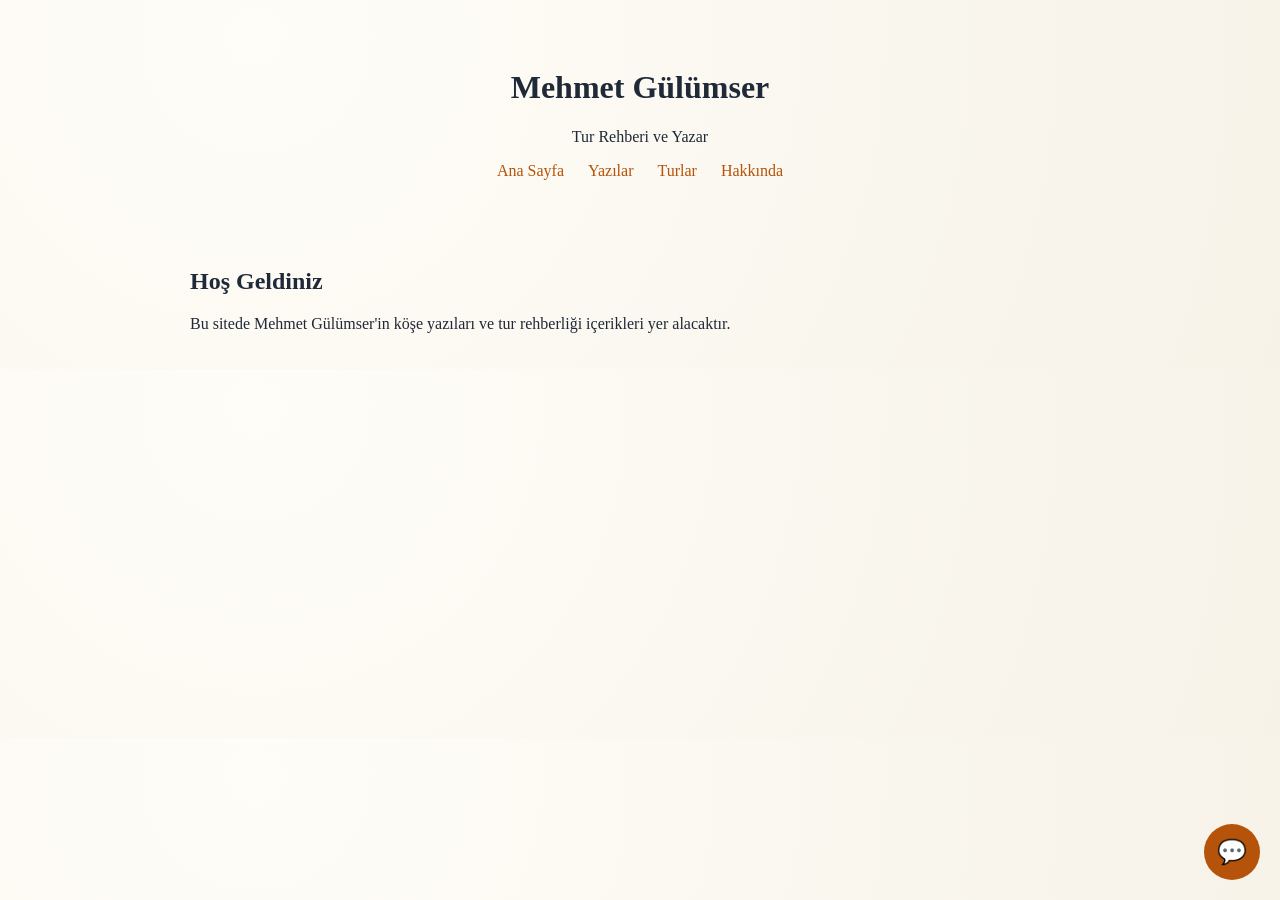
==== apps/site/index.html @ 9d433072 "Initial MVP: scraper, indexer, chat worker, static site" ====
<!doctype html>
<html lang="tr">
<head>
  <meta charset="UTF-8" />
  <meta name="viewport" content="width=device-width, initial-scale=1.0" />
  <title>Mehmet Gülümser</title>
  <link rel="stylesheet" href="styles.css" />
</head>
<body>
  <header class="hero">
    <h1>Mehmet Gülümser</h1>
    <p>Tur Rehberi ve Yazar</p>
    <nav>
      <a href="index.html">Ana Sayfa</a>
      <a href="yazilar.html">Yazılar</a>
      <a href="#">Turlar</a>
      <a href="#">Hakkında</a>
    </nav>
  </header>

  <main class="content">
    <section>
      <h2>Hoş Geldiniz</h2>
      <p>Bu sitede Mehmet Gülümser'in köşe yazıları ve tur rehberliği içerikleri yer alacaktır.</p>
    </section>
  </main>

  <script src="chat-widget.js"></script>
</body>
</html>
---- apps/site/styles.css ----
:root {
  --bg: #f6f2e8;
  --fg: #1f2937;
  --accent: #b45309;
}
body {
  margin: 0;
  font-family: Georgia, 'Times New Roman', serif;
  color: var(--fg);
  background: radial-gradient(circle at 20% 10%, #fffdf8, var(--bg));
}
.hero {
  padding: 48px 20px;
  text-align: center;
}
.hero.small {
  padding: 30px 20px;
}
nav a {
  margin: 0 10px;
  color: var(--accent);
  text-decoration: none;
}
.content {
  max-width: 900px;
  margin: 0 auto;
  padding: 20px;
}
#mg-chat-btn {
  position: fixed;
  right: 20px;
  bottom: 20px;
  width: 56px;
  height: 56px;
  border-radius: 50%;
  border: 0;
  background: var(--accent);
  color: #fff;
  font-size: 24px;
  cursor: pointer;
}
#mg-chat-panel {
  position: fixed;
  right: 20px;
  bottom: 86px;
  width: 340px;
  max-width: calc(100vw - 24px);
  height: 460px;
  background: #fff;
  border-radius: 12px;
  box-shadow: 0 10px 30px rgba(0,0,0,.2);
  display: none;
  overflow: hidden;
}
#mg-chat-panel.open { display: flex; flex-direction: column; }
#mg-chat-log { flex: 1; overflow: auto; padding: 12px; }
.msg { margin: 8px 0; padding: 8px 10px; border-radius: 8px; font-size: 14px; }
.msg.user { background: #fef3c7; }
.msg.bot { background: #f3f4f6; }
#mg-chat-input-row { display: flex; border-top: 1px solid #e5e7eb; }
#mg-chat-input { flex: 1; border: 0; padding: 10px; }
#mg-chat-send { border: 0; background: var(--accent); color: #fff; padding: 0 14px; }
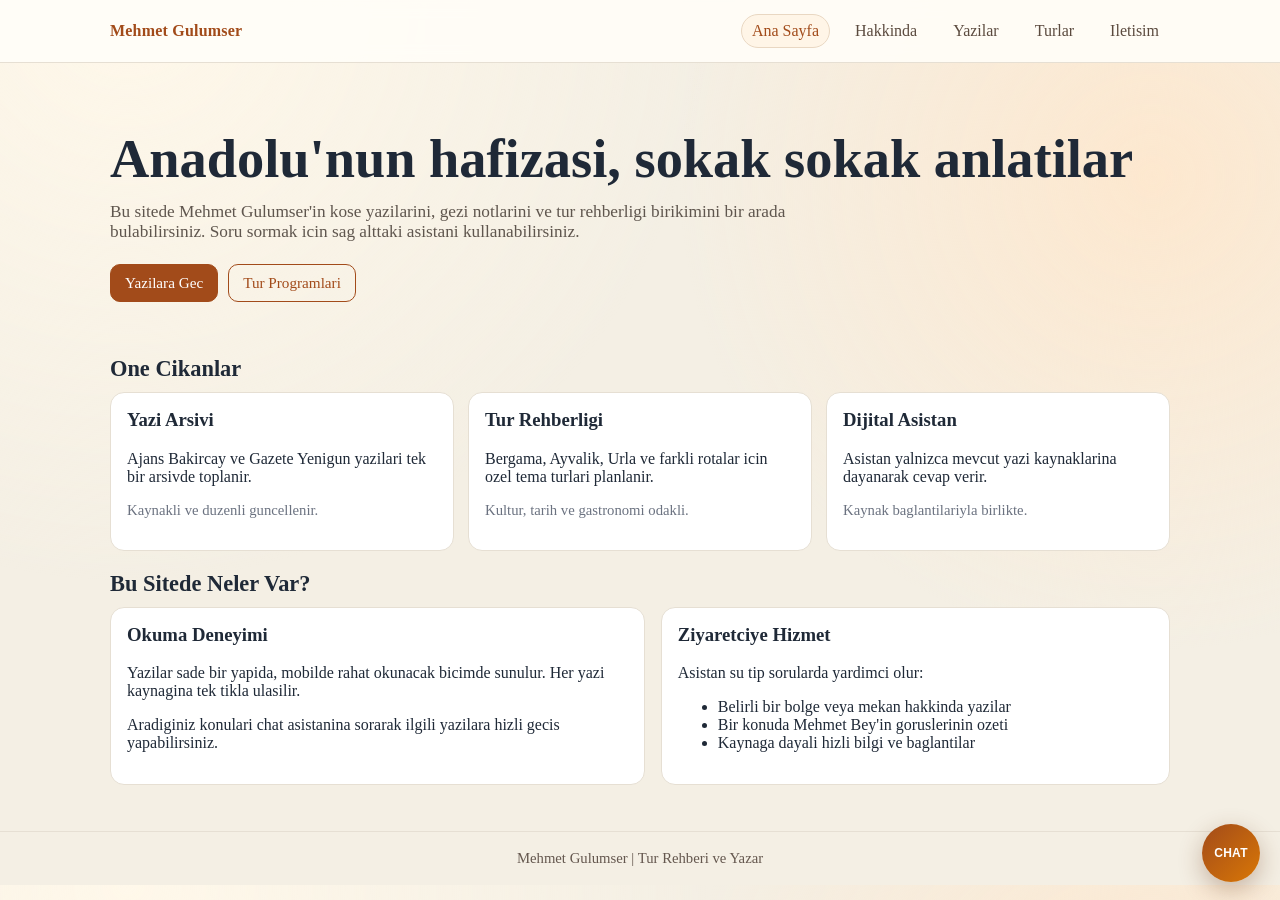
==== commit 6ed61618: "Add runbook and refresh site pages/design" ====
--- a/apps/site/index.html
+++ b/apps/site/index.html
@@ -3,27 +3,75 @@
 <head>
   <meta charset="UTF-8" />
   <meta name="viewport" content="width=device-width, initial-scale=1.0" />
-  <title>Mehmet Gülümser</title>
+  <title>Mehmet Gulumser | Tur Rehberi ve Yazar</title>
+  <meta name="description" content="Mehmet Gulumser'in yazilari, tur deneyimleri ve dijital asistani." />
   <link rel="stylesheet" href="styles.css" />
 </head>
 <body>
-  <header class="hero">
-    <h1>Mehmet Gülümser</h1>
-    <p>Tur Rehberi ve Yazar</p>
-    <nav>
-      <a href="index.html">Ana Sayfa</a>
-      <a href="yazilar.html">Yazılar</a>
-      <a href="#">Turlar</a>
-      <a href="#">Hakkında</a>
-    </nav>
+  <header class="site-header">
+    <div class="topbar">
+      <a class="brand" href="index.html">Mehmet Gulumser</a>
+      <nav class="nav" aria-label="Ana menu">
+        <a class="active" href="index.html">Ana Sayfa</a>
+        <a href="hakkinda.html">Hakkinda</a>
+        <a href="yazilar.html">Yazilar</a>
+        <a href="turlar.html">Turlar</a>
+        <a href="iletisim.html">Iletisim</a>
+      </nav>
+    </div>
   </header>
 
-  <main class="content">
-    <section>
-      <h2>Hoş Geldiniz</h2>
-      <p>Bu sitede Mehmet Gülümser'in köşe yazıları ve tur rehberliği içerikleri yer alacaktır.</p>
-    </section>
+  <section class="hero">
+    <h1>Anadolu'nun hafizasi, sokak sokak anlatilar</h1>
+    <p>Bu sitede Mehmet Gulumser'in kose yazilarini, gezi notlarini ve tur rehberligi birikimini bir arada bulabilirsiniz. Soru sormak icin sag alttaki asistani kullanabilirsiniz.</p>
+    <div class="cta-row">
+      <a class="btn" href="yazilar.html">Yazilara Gec</a>
+      <a class="btn secondary" href="turlar.html">Tur Programlari</a>
+    </div>
+  </section>
+
+  <main>
+    <h2 class="section-title">One Cikanlar</h2>
+    <div class="grid">
+      <article class="card span-4">
+        <h3>Yazi Arsivi</h3>
+        <p>Ajans Bakircay ve Gazete Yenigun yazilari tek bir arsivde toplanir.</p>
+        <p class="meta">Kaynakli ve duzenli guncellenir.</p>
+      </article>
+      <article class="card span-4">
+        <h3>Tur Rehberligi</h3>
+        <p>Bergama, Ayvalik, Urla ve farkli rotalar icin ozel tema turlari planlanir.</p>
+        <p class="meta">Kultur, tarih ve gastronomi odakli.</p>
+      </article>
+      <article class="card span-4">
+        <h3>Dijital Asistan</h3>
+        <p>Asistan yalnizca mevcut yazi kaynaklarina dayanarak cevap verir.</p>
+        <p class="meta">Kaynak baglantilariyla birlikte.</p>
+      </article>
+    </div>
+
+    <h2 class="section-title">Bu Sitede Neler Var?</h2>
+    <div class="split">
+      <section class="card">
+        <h3>Okuma Deneyimi</h3>
+        <p>Yazilar sade bir yapida, mobilde rahat okunacak bicimde sunulur. Her yazi kaynagina tek tikla ulasilir.</p>
+        <p>Aradiginiz konulari chat asistanina sorarak ilgili yazilara hizli gecis yapabilirsiniz.</p>
+      </section>
+      <section class="card">
+        <h3>Ziyaretciye Hizmet</h3>
+        <p>Asistan su tip sorularda yardimci olur:</p>
+        <ul>
+          <li>Belirli bir bolge veya mekan hakkinda yazilar</li>
+          <li>Bir konuda Mehmet Bey'in goruslerinin ozeti</li>
+          <li>Kaynaga dayali hizli bilgi ve baglantilar</li>
+        </ul>
+      </section>
+    </div>
   </main>
+
+  <footer>
+    Mehmet Gulumser | Tur Rehberi ve Yazar
+  </footer>
 
   <script src="chat-widget.js"></script>
 </body>
--- a/apps/site/styles.css
+++ b/apps/site/styles.css
@@ -1,62 +1,333 @@
 :root {
-  --bg: #f6f2e8;
-  --fg: #1f2937;
-  --accent: #b45309;
-}
+  --sand: #f4efe4;
+  --paper: #fffdf8;
+  --ink: #1f2937;
+  --muted: #6b7280;
+  --brand: #a24b1a;
+  --brand-2: #d97706;
+  --line: #e6dfd3;
+  --card: #ffffff;
+}
+
+* {
+  box-sizing: border-box;
+}
+
 body {
   margin: 0;
-  font-family: Georgia, 'Times New Roman', serif;
-  color: var(--fg);
-  background: radial-gradient(circle at 20% 10%, #fffdf8, var(--bg));
-}
+  color: var(--ink);
+  font-family: "Iowan Old Style", "Baskerville", "Palatino Linotype", serif;
+  background:
+    radial-gradient(circle at 10% 0%, #fff8ea 0, transparent 40%),
+    radial-gradient(circle at 90% 20%, #fde8cf 0, transparent 35%),
+    var(--sand);
+}
+
+a {
+  color: inherit;
+}
+
+.site-header {
+  position: sticky;
+  top: 0;
+  z-index: 30;
+  backdrop-filter: blur(8px);
+  background: rgba(255, 253, 248, 0.92);
+  border-bottom: 1px solid var(--line);
+}
+
+.topbar {
+  max-width: 1100px;
+  margin: 0 auto;
+  padding: 14px 20px;
+  display: flex;
+  justify-content: space-between;
+  align-items: center;
+  gap: 16px;
+}
+
+.brand {
+  text-decoration: none;
+  font-weight: 700;
+  letter-spacing: 0.2px;
+  color: var(--brand);
+}
+
+.nav {
+  display: flex;
+  gap: 14px;
+  flex-wrap: wrap;
+}
+
+.nav a {
+  text-decoration: none;
+  padding: 7px 10px;
+  border-radius: 999px;
+  color: #5b4a3e;
+  border: 1px solid transparent;
+}
+
+.nav a:hover,
+.nav a.active {
+  border-color: #e9d7c2;
+  background: #fff5e7;
+  color: var(--brand);
+}
+
 .hero {
-  padding: 48px 20px;
+  max-width: 1100px;
+  margin: 0 auto;
+  padding: 68px 20px 34px;
+}
+
+.hero h1 {
+  margin: 0;
+  font-size: clamp(2rem, 5vw, 3.4rem);
+  line-height: 1.05;
+}
+
+.hero p {
+  margin: 14px 0 0;
+  color: #5f564e;
+  max-width: 760px;
+  font-size: 1.08rem;
+}
+
+.cta-row {
+  display: flex;
+  flex-wrap: wrap;
+  gap: 10px;
+  margin-top: 22px;
+}
+
+.btn {
+  border: 1px solid var(--brand);
+  color: #fff;
+  background: var(--brand);
+  text-decoration: none;
+  padding: 9px 14px;
+  border-radius: 10px;
+  font-size: 0.95rem;
+}
+
+.btn.secondary {
+  color: var(--brand);
+  background: transparent;
+}
+
+main {
+  max-width: 1100px;
+  margin: 0 auto;
+  padding: 0 20px 46px;
+}
+
+.section-title {
+  font-size: 1.4rem;
+  margin: 20px 0 10px;
+}
+
+.grid {
+  display: grid;
+  grid-template-columns: repeat(12, 1fr);
+  gap: 14px;
+}
+
+.card {
+  background: var(--card);
+  border: 1px solid var(--line);
+  border-radius: 14px;
+  padding: 16px;
+}
+
+.card h3 {
+  margin-top: 0;
+}
+
+.span-4 {
+  grid-column: span 4;
+}
+
+.span-6 {
+  grid-column: span 6;
+}
+
+.span-8 {
+  grid-column: span 8;
+}
+
+.span-12 {
+  grid-column: span 12;
+}
+
+.meta {
+  color: var(--muted);
+  font-size: 0.92rem;
+}
+
+.article-list {
+  display: grid;
+  gap: 12px;
+}
+
+.article-item {
+  background: var(--card);
+  border: 1px solid var(--line);
+  border-left: 5px solid #e7c59f;
+  border-radius: 12px;
+  padding: 12px 14px;
+}
+
+.article-item h3 {
+  margin: 0 0 6px;
+  font-size: 1.04rem;
+}
+
+.article-item a {
+  color: #14568f;
+}
+
+.split {
+  display: grid;
+  grid-template-columns: 1.05fr 1fr;
+  gap: 16px;
+}
+
+footer {
+  border-top: 1px solid var(--line);
+  color: #64574e;
   text-align: center;
-}
-.hero.small {
-  padding: 30px 20px;
-}
-nav a {
-  margin: 0 10px;
-  color: var(--accent);
-  text-decoration: none;
-}
-.content {
-  max-width: 900px;
-  margin: 0 auto;
-  padding: 20px;
-}
+  padding: 18px;
+  font-size: 0.92rem;
+}
+
 #mg-chat-btn {
   position: fixed;
   right: 20px;
-  bottom: 20px;
-  width: 56px;
-  height: 56px;
+  bottom: 18px;
+  width: 58px;
+  height: 58px;
   border-radius: 50%;
   border: 0;
-  background: var(--accent);
+  background: linear-gradient(135deg, var(--brand), var(--brand-2));
   color: #fff;
-  font-size: 24px;
+  font-size: 12px;
+  font-weight: 700;
+  letter-spacing: 0.3px;
   cursor: pointer;
-}
+  box-shadow: 0 8px 24px rgba(104, 50, 20, 0.32);
+}
+
 #mg-chat-panel {
   position: fixed;
   right: 20px;
   bottom: 86px;
-  width: 340px;
+  width: 360px;
   max-width: calc(100vw - 24px);
-  height: 460px;
+  height: 510px;
   background: #fff;
-  border-radius: 12px;
-  box-shadow: 0 10px 30px rgba(0,0,0,.2);
+  border-radius: 14px;
+  box-shadow: 0 12px 34px rgba(0, 0, 0, 0.22);
   display: none;
   overflow: hidden;
-}
-#mg-chat-panel.open { display: flex; flex-direction: column; }
-#mg-chat-log { flex: 1; overflow: auto; padding: 12px; }
-.msg { margin: 8px 0; padding: 8px 10px; border-radius: 8px; font-size: 14px; }
-.msg.user { background: #fef3c7; }
-.msg.bot { background: #f3f4f6; }
-#mg-chat-input-row { display: flex; border-top: 1px solid #e5e7eb; }
-#mg-chat-input { flex: 1; border: 0; padding: 10px; }
-#mg-chat-send { border: 0; background: var(--accent); color: #fff; padding: 0 14px; }
+  border: 1px solid #ececec;
+}
+
+#mg-chat-panel.open {
+  display: flex;
+  flex-direction: column;
+}
+
+#mg-chat-log {
+  flex: 1;
+  overflow: auto;
+  padding: 12px;
+}
+
+.msg {
+  margin: 8px 0;
+  padding: 9px 11px;
+  border-radius: 10px;
+  font-size: 14px;
+  line-height: 1.45;
+  white-space: normal;
+}
+
+.msg.user {
+  background: #fff1c8;
+}
+
+.msg.bot {
+  background: #f3f4f6;
+}
+
+.msg.bot a {
+  color: #1d4ed8;
+  text-decoration: underline;
+  word-break: break-all;
+}
+
+#mg-chat-input-row {
+  display: flex;
+  border-top: 1px solid #e5e7eb;
+}
+
+#mg-chat-input {
+  flex: 1;
+  border: 0;
+  padding: 12px;
+  font-size: 14px;
+}
+
+#mg-chat-send {
+  border: 0;
+  background: var(--brand);
+  color: #fff;
+  padding: 0 14px;
+}
+
+#mg-chat-send:disabled {
+  opacity: 0.65;
+}
+
+@media (max-width: 900px) {
+  .span-4,
+  .span-6,
+  .span-8,
+  .split {
+    grid-column: span 12;
+    grid-template-columns: 1fr;
+  }
+}
+
+@media (max-width: 620px) {
+  .topbar {
+    padding: 10px 14px;
+  }
+
+  .nav {
+    gap: 8px;
+  }
+
+  .hero {
+    padding: 42px 14px 22px;
+  }
+
+  main {
+    padding: 0 14px 26px;
+  }
+
+  #mg-chat-btn {
+    right: 14px;
+    bottom: 14px;
+  }
+
+  #mg-chat-panel {
+    right: 0;
+    left: 0;
+    bottom: 0;
+    width: 100vw;
+    max-width: 100vw;
+    height: 72vh;
+    border-radius: 14px 14px 0 0;
+  }
+}
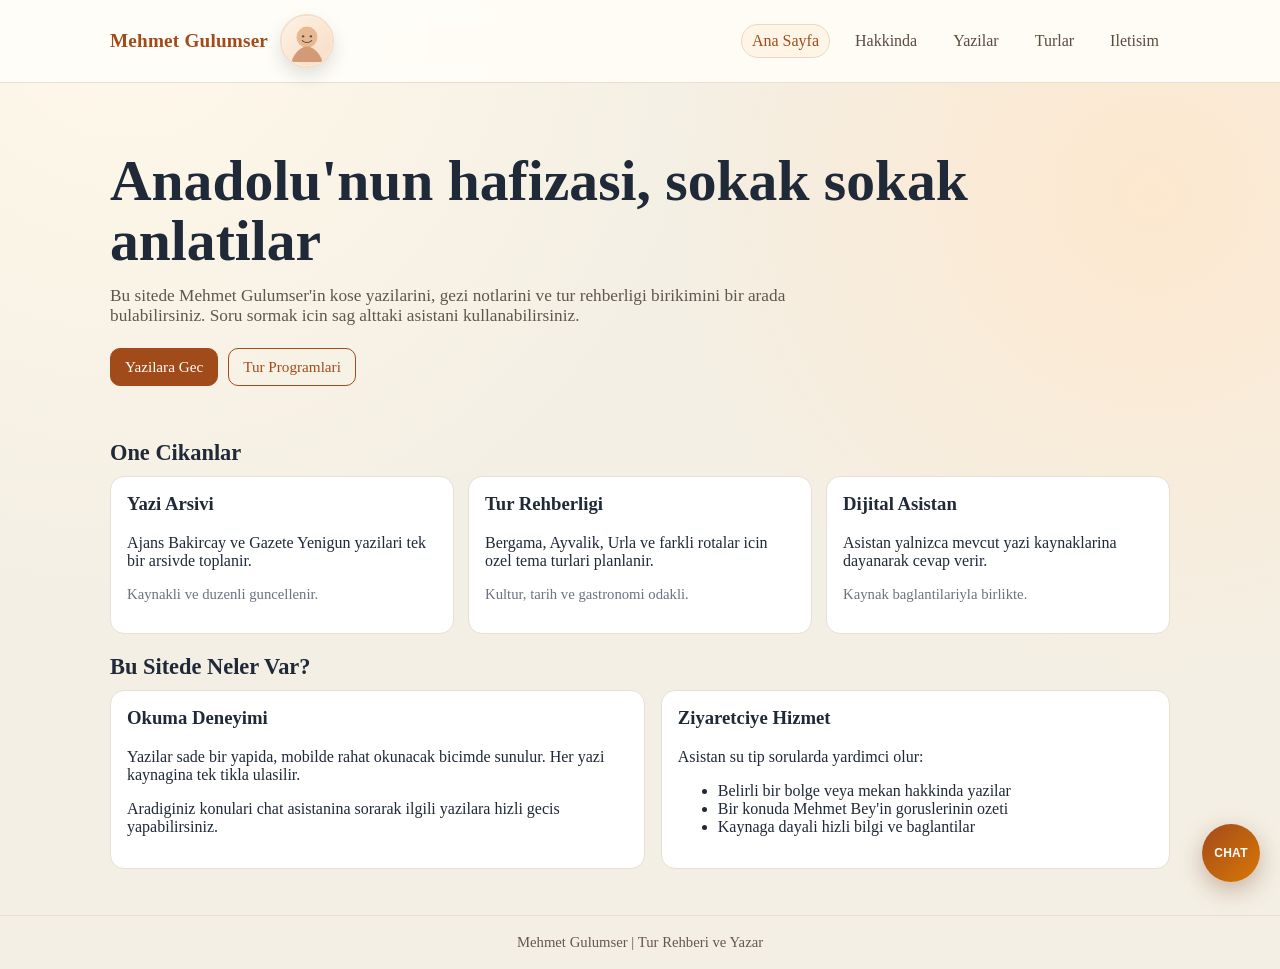
==== commit d85311c4: "Increase header typography and add profile badge" ====
--- a/apps/site/index.html
+++ b/apps/site/index.html
@@ -10,7 +10,10 @@
 <body>
   <header class="site-header">
     <div class="topbar">
-      <a class="brand" href="index.html">Mehmet Gulumser</a>
+      <div class="profile-badge">
+        <a class="brand" href="index.html">Mehmet Gulumser</a>
+        <img src="assets/mehmet-gulumser.svg" alt="Mehmet Gulumser" />
+      </div>
       <nav class="nav" aria-label="Ana menu">
         <a class="active" href="index.html">Ana Sayfa</a>
         <a href="hakkinda.html">Hakkinda</a>
--- a/apps/site/styles.css
+++ b/apps/site/styles.css
@@ -49,8 +49,31 @@
 .brand {
   text-decoration: none;
   font-weight: 700;
+  font-size: 1.2rem;
   letter-spacing: 0.2px;
   color: var(--brand);
+}
+
+.profile-badge {
+  display: flex;
+  align-items: center;
+  gap: 12px;
+}
+
+.profile-badge img {
+  width: 54px;
+  height: 54px;
+  border-radius: 999px;
+  border: 2px solid #f3dfc8;
+  object-fit: cover;
+  background: #fff;
+  box-shadow: 0 8px 18px rgba(0, 0, 0, 0.12);
+}
+
+.profile-badge .profile-name {
+  display: none;
+  font-weight: 700;
+  color: #5b4a3e;
 }
 
 .nav {
@@ -82,7 +105,7 @@
 
 .hero h1 {
   margin: 0;
-  font-size: clamp(2rem, 5vw, 3.4rem);
+  font-size: clamp(2.35rem, 6vw, 3.6rem);
   line-height: 1.05;
 }
 
@@ -304,8 +327,17 @@
     padding: 10px 14px;
   }
 
+  .brand {
+    font-size: 1.28rem;
+  }
+
   .nav {
     gap: 8px;
+  }
+
+  .profile-badge img {
+    width: 46px;
+    height: 46px;
   }
 
   .hero {
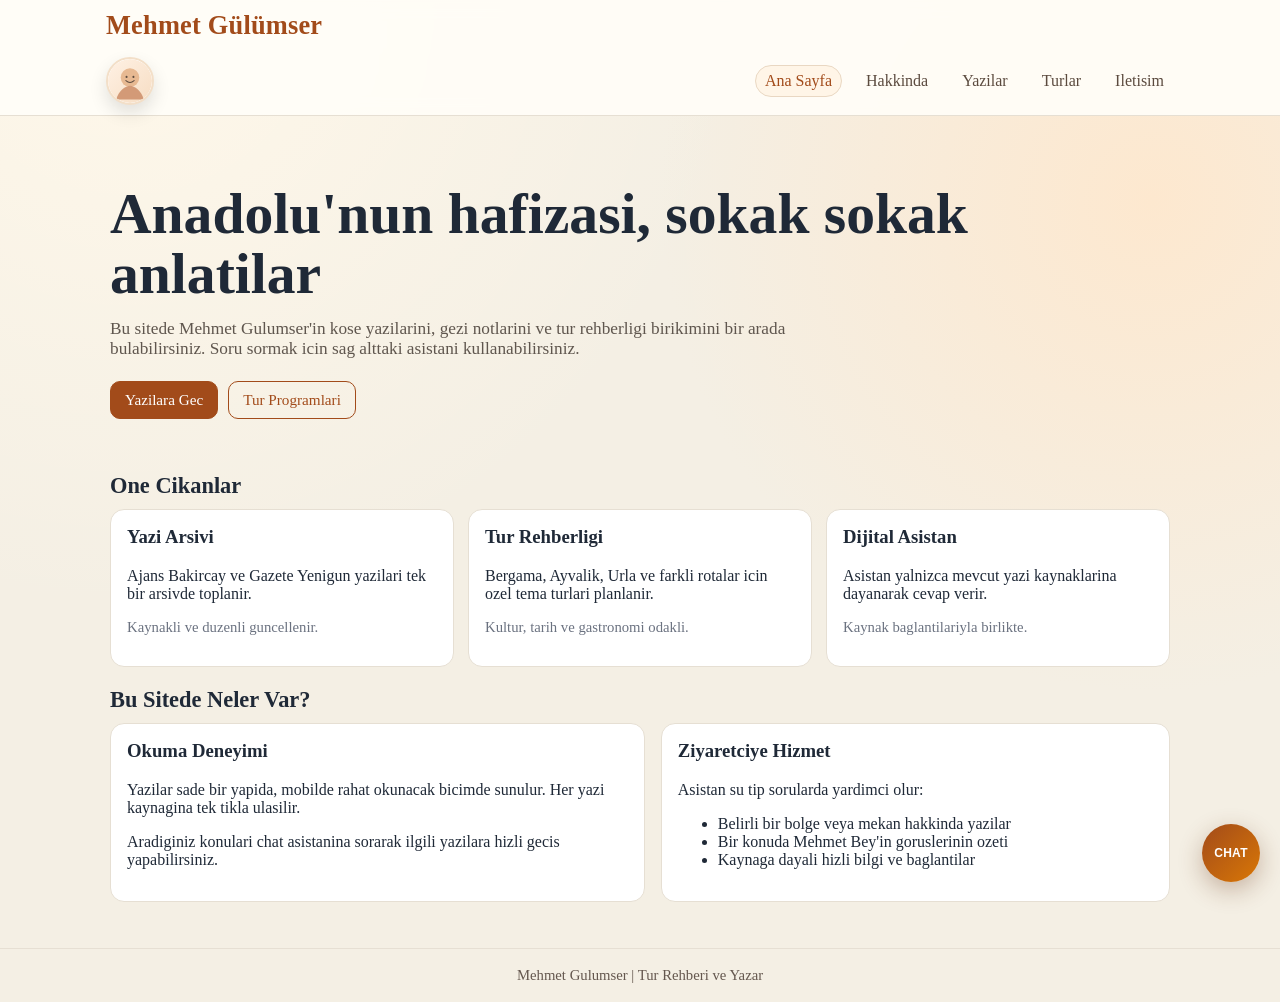
==== commit 5623d462: "Restructure header layout and add avatar across pages" ====
--- a/apps/site/index.html
+++ b/apps/site/index.html
@@ -10,17 +10,17 @@
 <body>
   <header class="site-header">
     <div class="topbar">
-      <div class="profile-badge">
-        <a class="brand" href="index.html">Mehmet Gulumser</a>
-        <img src="assets/mehmet-gulumser.svg" alt="Mehmet Gulumser" />
+      <a class="brand" href="index.html">Mehmet Gülümser</a>
+      <div class="header-row">
+        <img class="header-avatar" src="assets/mehmet-gulumser.png" alt="Mehmet Gülümser" onerror="this.onerror=null;this.src='assets/mehmet-gulumser.svg';" />
+        <nav class="nav" aria-label="Ana menu">
+          <a class="active" href="index.html">Ana Sayfa</a>
+          <a href="hakkinda.html">Hakkinda</a>
+          <a href="yazilar.html">Yazilar</a>
+          <a href="turlar.html">Turlar</a>
+          <a href="iletisim.html">Iletisim</a>
+        </nav>
       </div>
-      <nav class="nav" aria-label="Ana menu">
-        <a class="active" href="index.html">Ana Sayfa</a>
-        <a href="hakkinda.html">Hakkinda</a>
-        <a href="yazilar.html">Yazilar</a>
-        <a href="turlar.html">Turlar</a>
-        <a href="iletisim.html">Iletisim</a>
-      </nav>
     </div>
   </header>
 
--- a/apps/site/styles.css
+++ b/apps/site/styles.css
@@ -39,30 +39,31 @@
 .topbar {
   max-width: 1100px;
   margin: 0 auto;
-  padding: 14px 20px;
-  display: flex;
-  justify-content: space-between;
-  align-items: center;
+  display: flex;
+  flex-direction: column;
+  align-items: stretch;
+  padding: 10px 16px;
   gap: 16px;
 }
 
 .brand {
   text-decoration: none;
   font-weight: 700;
-  font-size: 1.2rem;
+  font-size: clamp(1.35rem, 4.2vw, 1.65rem);
   letter-spacing: 0.2px;
   color: var(--brand);
 }
 
-.profile-badge {
+.header-row {
   display: flex;
   align-items: center;
-  gap: 12px;
-}
-
-.profile-badge img {
-  width: 54px;
-  height: 54px;
+  justify-content: space-between;
+  gap: 14px;
+}
+
+.header-avatar {
+  width: 48px;
+  height: 48px;
   border-radius: 999px;
   border: 2px solid #f3dfc8;
   object-fit: cover;
@@ -70,21 +71,16 @@
   box-shadow: 0 8px 18px rgba(0, 0, 0, 0.12);
 }
 
-.profile-badge .profile-name {
-  display: none;
-  font-weight: 700;
-  color: #5b4a3e;
-}
-
 .nav {
   display: flex;
   gap: 14px;
   flex-wrap: wrap;
+  justify-content: flex-end;
 }
 
 .nav a {
   text-decoration: none;
-  padding: 7px 10px;
+  padding: 6px 9px;
   border-radius: 999px;
   color: #5b4a3e;
   border: 1px solid transparent;
@@ -325,19 +321,16 @@
 @media (max-width: 620px) {
   .topbar {
     padding: 10px 14px;
-  }
-
-  .brand {
-    font-size: 1.28rem;
+    gap: 12px;
   }
 
   .nav {
     gap: 8px;
   }
 
-  .profile-badge img {
-    width: 46px;
-    height: 46px;
+  .header-avatar {
+    width: 44px;
+    height: 44px;
   }
 
   .hero {
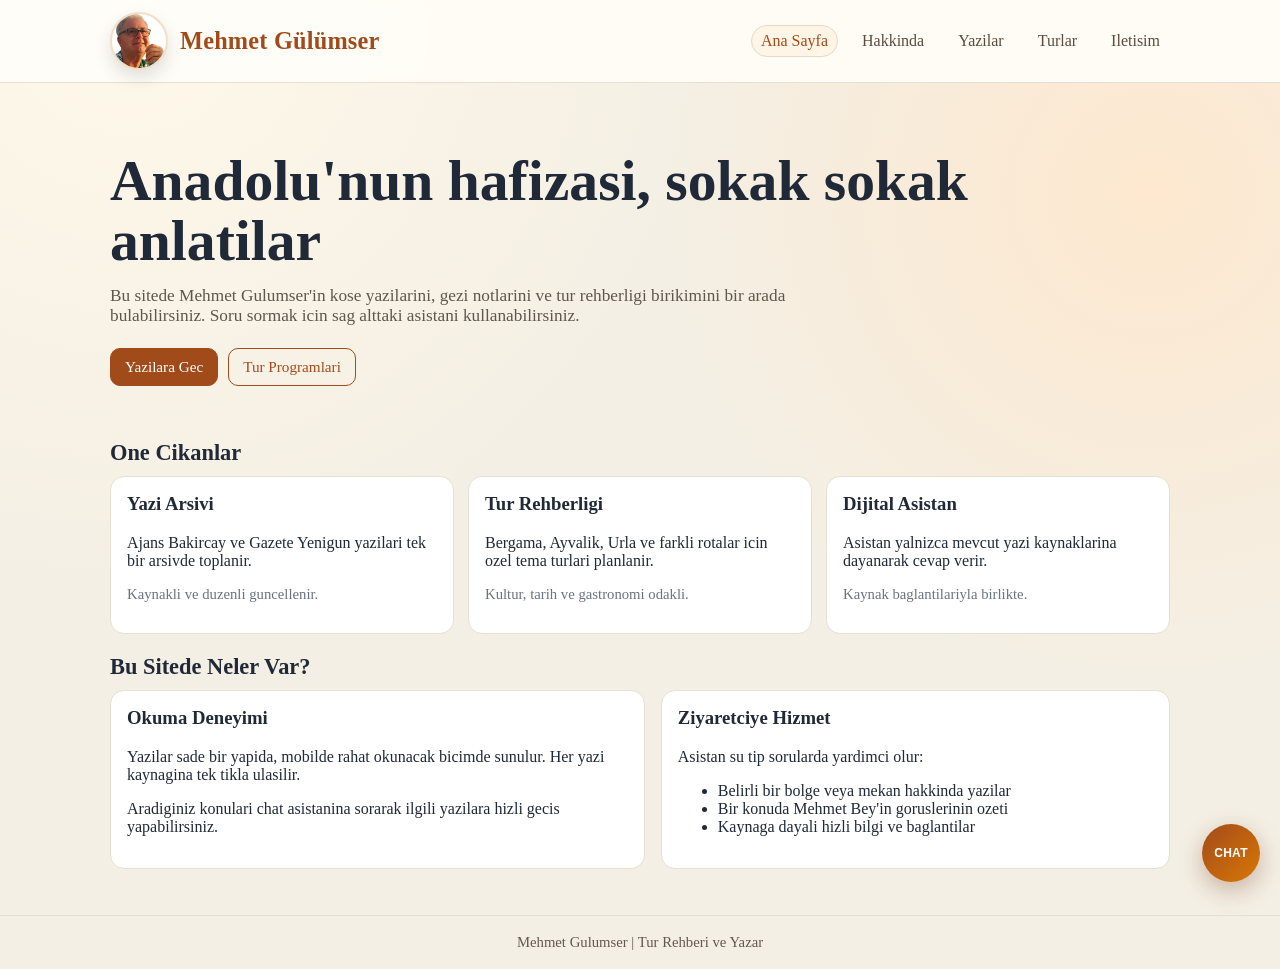
==== commit 4f6ed5aa: "Adjust desktop header title placement between avatar and nav" ====
--- a/apps/site/index.html
+++ b/apps/site/index.html
@@ -13,6 +13,7 @@
       <a class="brand" href="index.html">Mehmet Gülümser</a>
       <div class="header-row">
         <img class="header-avatar" src="assets/mehmet-gulumser.png" alt="Mehmet Gülümser" onerror="this.onerror=null;this.src='assets/mehmet-gulumser.svg';" />
+        <a class="brand-inline" href="index.html">Mehmet Gülümser</a>
         <nav class="nav" aria-label="Ana menu">
           <a class="active" href="index.html">Ana Sayfa</a>
           <a href="hakkinda.html">Hakkinda</a>
--- a/apps/site/styles.css
+++ b/apps/site/styles.css
@@ -52,6 +52,16 @@
   font-size: clamp(1.35rem, 4.2vw, 1.65rem);
   letter-spacing: 0.2px;
   color: var(--brand);
+}
+
+.brand-inline {
+  display: none;
+  text-decoration: none;
+  font-weight: 700;
+  font-size: 1.52rem;
+  letter-spacing: 0.2px;
+  color: var(--brand);
+  white-space: nowrap;
 }
 
 .header-row {
@@ -248,12 +258,32 @@
   box-shadow: 0 12px 34px rgba(0, 0, 0, 0.22);
   display: none;
   overflow: hidden;
-  border: 1px solid #ececec;
+  border: 2px solid #d9c2a8;
 }
 
 #mg-chat-panel.open {
   display: flex;
   flex-direction: column;
+}
+
+#mg-chat-head {
+  display: flex;
+  justify-content: space-between;
+  align-items: center;
+  padding: 10px 12px;
+  border-bottom: 1px solid #eadccf;
+  background: #fff8ef;
+}
+
+#mg-chat-close {
+  border: 1px solid #d6c5b3;
+  background: #fff;
+  color: #5d4a3e;
+  border-radius: 8px;
+  width: 30px;
+  height: 30px;
+  line-height: 1;
+  cursor: pointer;
 }
 
 #mg-chat-log {
@@ -301,11 +331,45 @@
   border: 0;
   background: var(--brand);
   color: #fff;
-  padding: 0 14px;
+  width: 46px;
+  display: grid;
+  place-items: center;
+  cursor: pointer;
 }
 
 #mg-chat-send:disabled {
   opacity: 0.65;
+}
+
+@media (min-width: 621px) {
+  .topbar {
+    padding: 12px 20px;
+    gap: 0;
+  }
+
+  .brand {
+    display: none;
+  }
+
+  .brand-inline {
+    display: inline-block;
+  }
+
+  .header-row {
+    width: 100%;
+    justify-content: flex-start;
+    gap: 12px;
+  }
+
+  .header-avatar {
+    width: 58px;
+    height: 58px;
+  }
+
+  .nav {
+    margin-left: auto;
+    justify-content: flex-end;
+  }
 }
 
 @media (max-width: 900px) {
@@ -324,13 +388,28 @@
     gap: 12px;
   }
 
+  .brand {
+    text-align: center;
+    font-size: 1.52rem;
+  }
+
+  .header-row {
+    display: grid;
+    grid-template-columns: 90px 1fr;
+    align-items: center;
+    gap: 10px;
+  }
+
   .nav {
     gap: 8px;
+    justify-content: flex-start;
+    align-content: center;
+    min-height: 90px;
   }
 
   .header-avatar {
-    width: 44px;
-    height: 44px;
+    width: 86px;
+    height: 86px;
   }
 
   .hero {
@@ -347,12 +426,13 @@
   }
 
   #mg-chat-panel {
-    right: 0;
-    left: 0;
-    bottom: 0;
-    width: 100vw;
-    max-width: 100vw;
-    height: 72vh;
-    border-radius: 14px 14px 0 0;
-  }
-}
+    right: 12px;
+    left: 12px;
+    bottom: 84px;
+    width: auto;
+    max-width: none;
+    height: 50vh;
+    border-radius: 14px;
+    border: 2px solid #d2b495;
+  }
+}
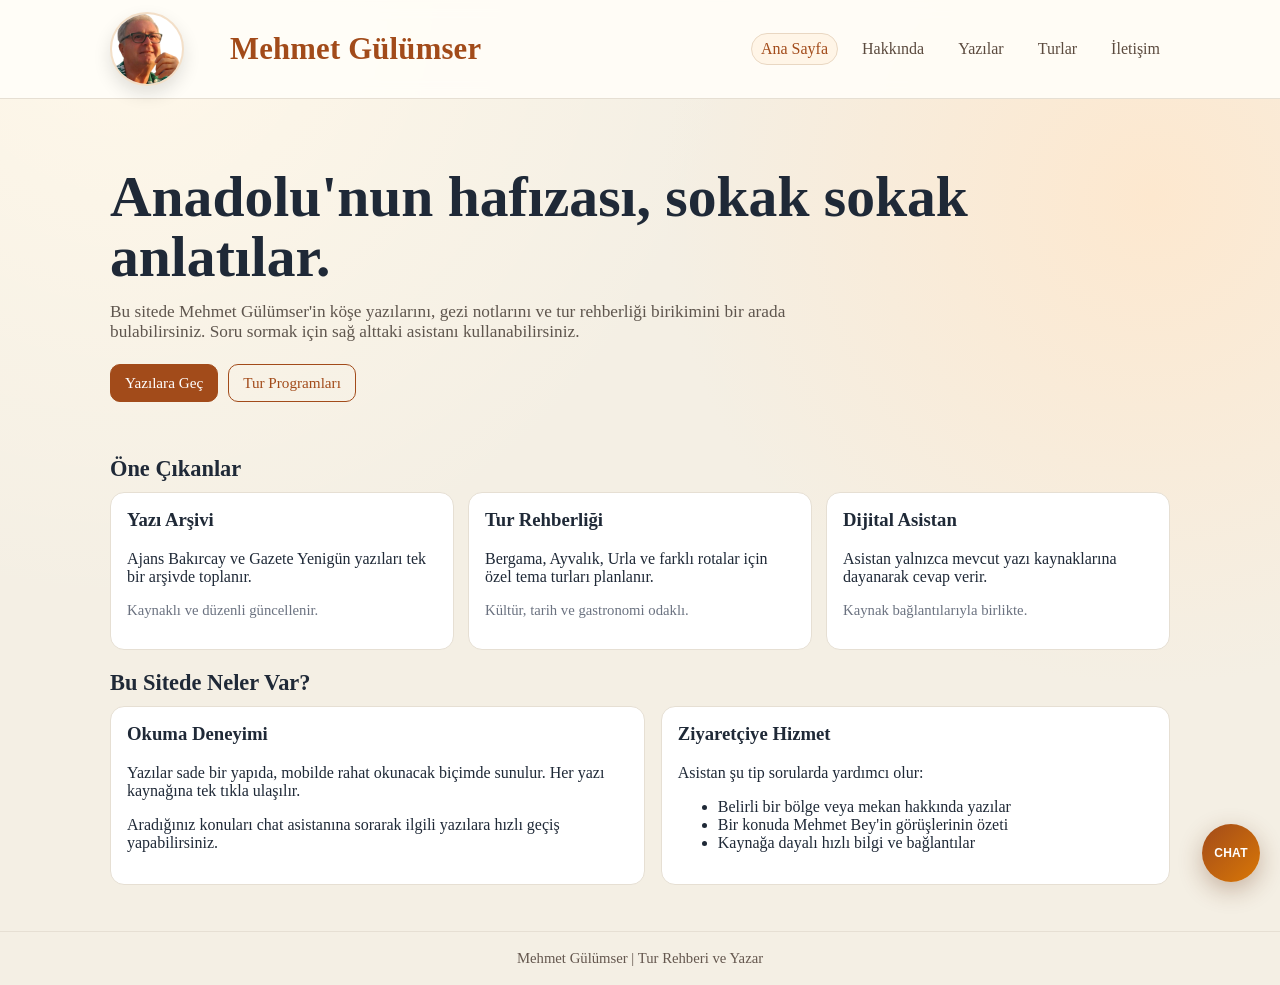
==== commit be4785d9: "Improve location-aware chat retrieval and restore Turkish copy" ====
--- a/apps/site/index.html
+++ b/apps/site/index.html
@@ -3,8 +3,8 @@
 <head>
   <meta charset="UTF-8" />
   <meta name="viewport" content="width=device-width, initial-scale=1.0" />
-  <title>Mehmet Gulumser | Tur Rehberi ve Yazar</title>
-  <meta name="description" content="Mehmet Gulumser'in yazilari, tur deneyimleri ve dijital asistani." />
+  <title>Mehmet Gülümser | Tur Rehberi ve Yazar</title>
+  <meta name="description" content="Mehmet Gülümser'in yazıları, tur deneyimleri ve dijital asistanı." />
   <link rel="stylesheet" href="styles.css" />
 </head>
 <body>
@@ -14,43 +14,43 @@
       <div class="header-row">
         <img class="header-avatar" src="assets/mehmet-gulumser.png" alt="Mehmet Gülümser" onerror="this.onerror=null;this.src='assets/mehmet-gulumser.svg';" />
         <a class="brand-inline" href="index.html">Mehmet Gülümser</a>
-        <nav class="nav" aria-label="Ana menu">
+        <nav class="nav" aria-label="Ana menü">
           <a class="active" href="index.html">Ana Sayfa</a>
-          <a href="hakkinda.html">Hakkinda</a>
-          <a href="yazilar.html">Yazilar</a>
+          <a href="hakkinda.html">Hakkında</a>
+          <a href="yazilar.html">Yazılar</a>
           <a href="turlar.html">Turlar</a>
-          <a href="iletisim.html">Iletisim</a>
+          <a href="iletisim.html">İletişim</a>
         </nav>
       </div>
     </div>
   </header>
 
   <section class="hero">
-    <h1>Anadolu'nun hafizasi, sokak sokak anlatilar</h1>
-    <p>Bu sitede Mehmet Gulumser'in kose yazilarini, gezi notlarini ve tur rehberligi birikimini bir arada bulabilirsiniz. Soru sormak icin sag alttaki asistani kullanabilirsiniz.</p>
+    <h1>Anadolu'nun hafızası, sokak sokak anlatılar.</h1>
+    <p>Bu sitede Mehmet Gülümser'in köşe yazılarını, gezi notlarını ve tur rehberliği birikimini bir arada bulabilirsiniz. Soru sormak için sağ alttaki asistanı kullanabilirsiniz.</p>
     <div class="cta-row">
-      <a class="btn" href="yazilar.html">Yazilara Gec</a>
-      <a class="btn secondary" href="turlar.html">Tur Programlari</a>
+      <a class="btn" href="yazilar.html">Yazılara Geç</a>
+      <a class="btn secondary" href="turlar.html">Tur Programları</a>
     </div>
   </section>
 
   <main>
-    <h2 class="section-title">One Cikanlar</h2>
+    <h2 class="section-title">Öne Çıkanlar</h2>
     <div class="grid">
       <article class="card span-4">
-        <h3>Yazi Arsivi</h3>
-        <p>Ajans Bakircay ve Gazete Yenigun yazilari tek bir arsivde toplanir.</p>
-        <p class="meta">Kaynakli ve duzenli guncellenir.</p>
+        <h3>Yazı Arşivi</h3>
+        <p>Ajans Bakırcay ve Gazete Yenigün yazıları tek bir arşivde toplanır.</p>
+        <p class="meta">Kaynaklı ve düzenli güncellenir.</p>
       </article>
       <article class="card span-4">
-        <h3>Tur Rehberligi</h3>
-        <p>Bergama, Ayvalik, Urla ve farkli rotalar icin ozel tema turlari planlanir.</p>
-        <p class="meta">Kultur, tarih ve gastronomi odakli.</p>
+        <h3>Tur Rehberliği</h3>
+        <p>Bergama, Ayvalık, Urla ve farklı rotalar için özel tema turları planlanır.</p>
+        <p class="meta">Kültür, tarih ve gastronomi odaklı.</p>
       </article>
       <article class="card span-4">
         <h3>Dijital Asistan</h3>
-        <p>Asistan yalnizca mevcut yazi kaynaklarina dayanarak cevap verir.</p>
-        <p class="meta">Kaynak baglantilariyla birlikte.</p>
+        <p>Asistan yalnızca mevcut yazı kaynaklarına dayanarak cevap verir.</p>
+        <p class="meta">Kaynak bağlantılarıyla birlikte.</p>
       </article>
     </div>
 
@@ -58,23 +58,23 @@
     <div class="split">
       <section class="card">
         <h3>Okuma Deneyimi</h3>
-        <p>Yazilar sade bir yapida, mobilde rahat okunacak bicimde sunulur. Her yazi kaynagina tek tikla ulasilir.</p>
-        <p>Aradiginiz konulari chat asistanina sorarak ilgili yazilara hizli gecis yapabilirsiniz.</p>
+        <p>Yazılar sade bir yapıda, mobilde rahat okunacak biçimde sunulur. Her yazı kaynağına tek tıkla ulaşılır.</p>
+        <p>Aradığınız konuları chat asistanına sorarak ilgili yazılara hızlı geçiş yapabilirsiniz.</p>
       </section>
       <section class="card">
-        <h3>Ziyaretciye Hizmet</h3>
-        <p>Asistan su tip sorularda yardimci olur:</p>
+        <h3>Ziyaretçiye Hizmet</h3>
+        <p>Asistan şu tip sorularda yardımcı olur:</p>
         <ul>
-          <li>Belirli bir bolge veya mekan hakkinda yazilar</li>
-          <li>Bir konuda Mehmet Bey'in goruslerinin ozeti</li>
-          <li>Kaynaga dayali hizli bilgi ve baglantilar</li>
+          <li>Belirli bir bölge veya mekan hakkında yazılar</li>
+          <li>Bir konuda Mehmet Bey'in görüşlerinin özeti</li>
+          <li>Kaynağa dayalı hızlı bilgi ve bağlantılar</li>
         </ul>
       </section>
     </div>
   </main>
 
   <footer>
-    Mehmet Gulumser | Tur Rehberi ve Yazar
+    Mehmet Gülümser | Tur Rehberi ve Yazar
   </footer>
 
   <script src="chat-widget.js"></script>
--- a/apps/site/styles.css
+++ b/apps/site/styles.css
@@ -309,6 +309,33 @@
   background: #f3f4f6;
 }
 
+.msg.thinking {
+  color: #6b7280;
+}
+
+.msg.thinking .dots {
+  display: inline-flex;
+  margin-left: 2px;
+}
+
+.msg.thinking .dots span {
+  animation: mg-dot-pulse 1.2s infinite;
+  opacity: 0.22;
+}
+
+.msg.thinking .dots span:nth-child(2) {
+  animation-delay: 0.2s;
+}
+
+.msg.thinking .dots span:nth-child(3) {
+  animation-delay: 0.4s;
+}
+
+@keyframes mg-dot-pulse {
+  0%, 100% { opacity: 0.22; transform: translateY(0); }
+  35% { opacity: 1; transform: translateY(-1px); }
+}
+
 .msg.bot a {
   color: #1d4ed8;
   text-decoration: underline;
@@ -353,17 +380,19 @@
 
   .brand-inline {
     display: inline-block;
+    font-size: 1.92rem;
+    margin: 0 0 0 22px;
   }
 
   .header-row {
     width: 100%;
     justify-content: flex-start;
-    gap: 12px;
+    gap: 24px;
   }
 
   .header-avatar {
-    width: 58px;
-    height: 58px;
+    width: 74px;
+    height: 74px;
   }
 
   .nav {
